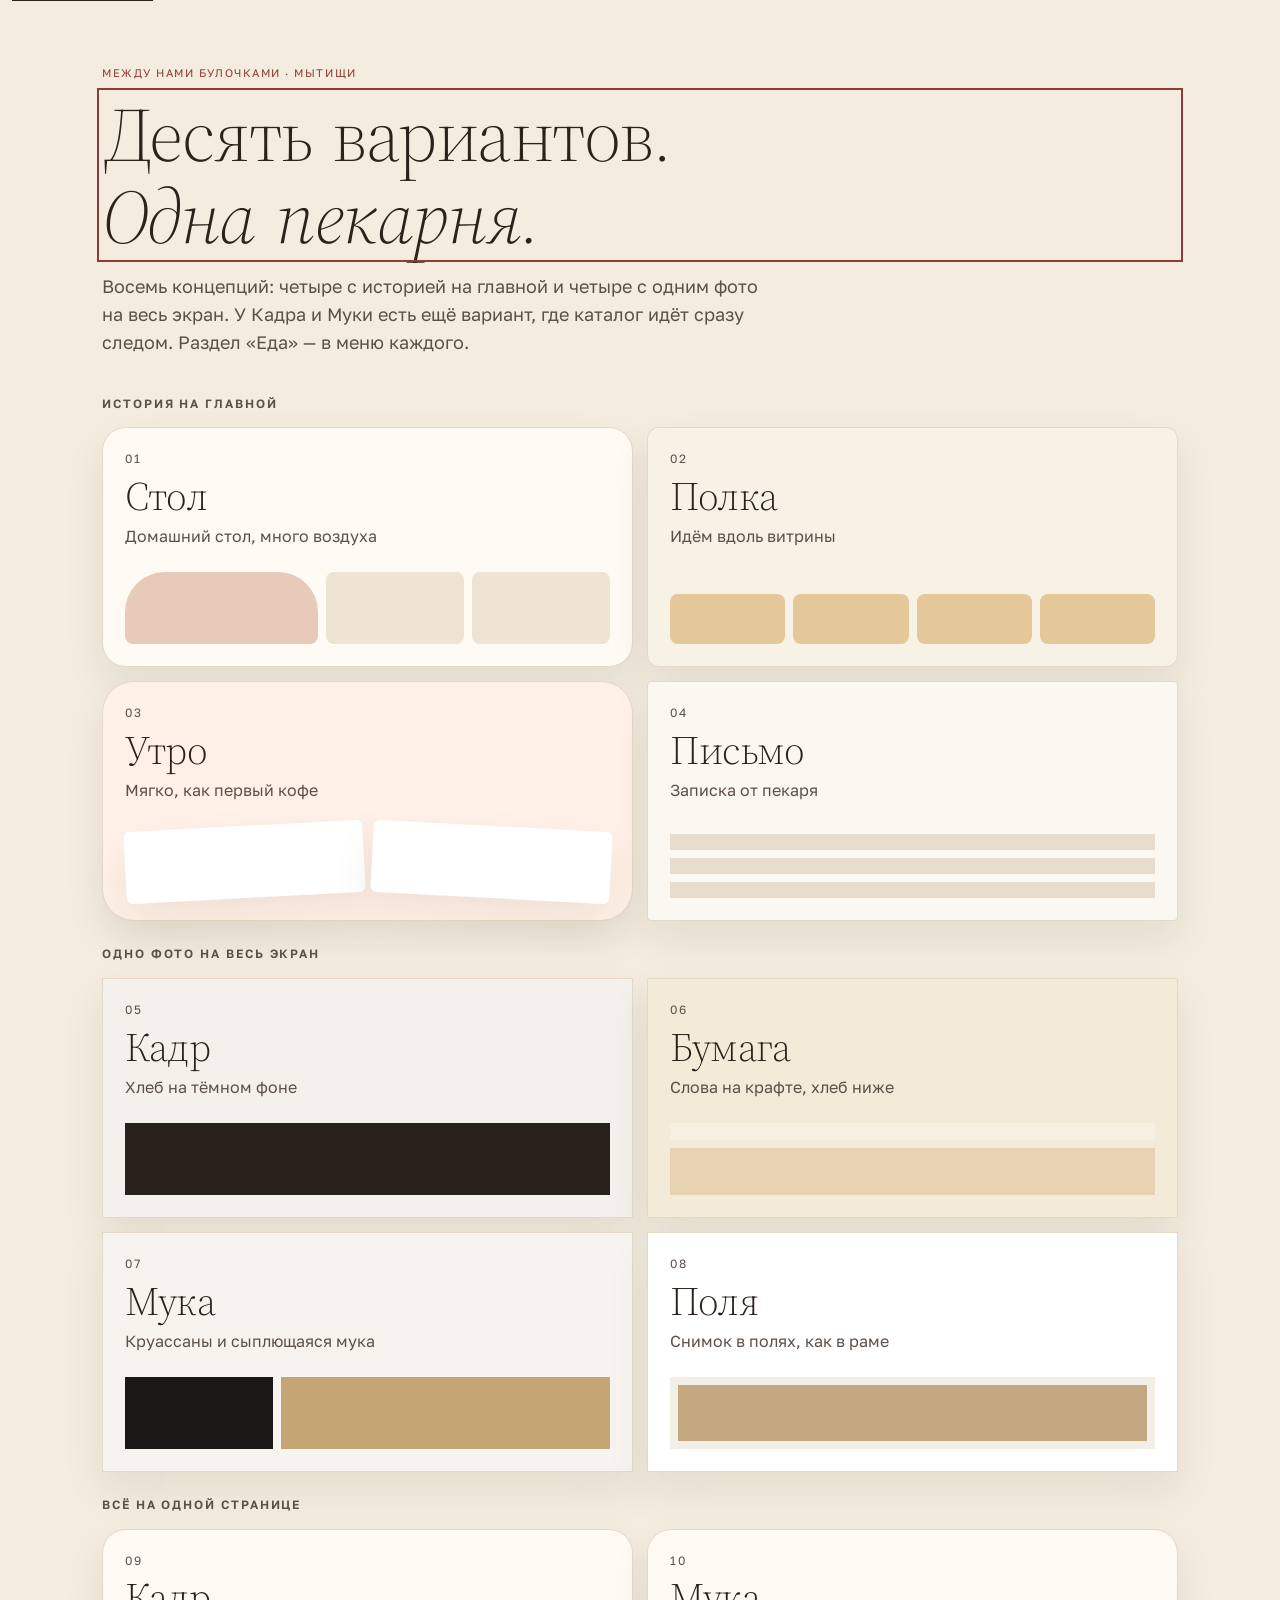
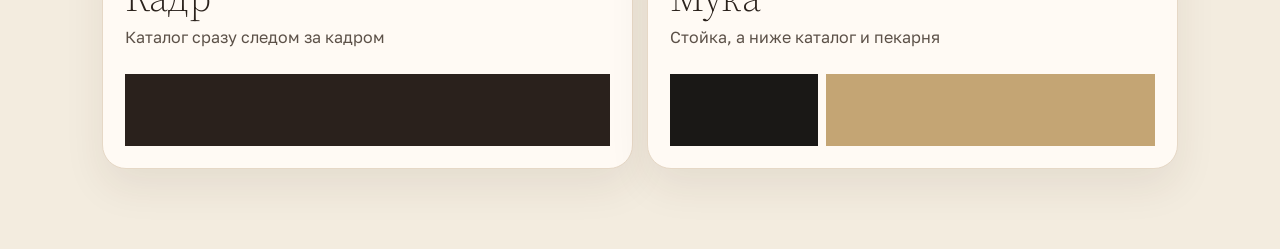
==== index.html @ 99314e1b "Publish the bakery concepts so they can be opened from one link. Co-authored-by: Cursor <cursoragent" ====
<!DOCTYPE html>
<html lang="ru">
<head>
<meta charset="utf-8">
<meta name="viewport" content="width=device-width, initial-scale=1">
<title>Между Нами Булочками — Кадр и Мука</title>
<meta name="description" content="Кадр и Мука: по два варианта сайта пекарни Между Нами Булочками. Шрифт и каталог как в Классике, фото пекарни.">
<link rel="preconnect" href="https://fonts.googleapis.com">
<link rel="preconnect" href="https://fonts.gstatic.com" crossorigin>
<link href="https://fonts.googleapis.com/css2?family=Golos+Text:wght@400;500;600&family=Source+Serif+4:ital,opsz,wght@0,8..60,300;0,8..60,400;1,8..60,400&display=swap" rel="stylesheet">
<link rel="stylesheet" href="css/site.css?v=15">
<link rel="icon" href="data:image/svg+xml,%3Csvg xmlns='http://www.w3.org/2000/svg' viewBox='0 0 64 64'%3E%3Crect fill='%23f3ecdf' width='64' height='64'/%3E%3Cpath d='M8 40c10-16 16-16 24-4 8-12 14-12 24 4' fill='none' stroke='%238f3d34' stroke-width='2'/%3E%3C/svg%3E">
</head>
<body>
<a class="skip" href="#main">К содержанию</a>
<div id="status" class="visually-hidden" role="status" aria-live="polite"></div>

<header class="plaque" id="plaque" hidden>
  <a class="logo" id="logoHome" href="#/kadr">
    <span class="logo-kicker">кафе &amp; пекарня</span>
    <img class="logo-img" src="assets/real/logo-short.png" alt="Булочками">
  </a>
  <button class="menu-btn" id="menuBtn" type="button" aria-expanded="false" aria-controls="nav">Меню</button>
  <nav id="nav" aria-label="Разделы">
    <a data-page="catalog" href="#/stol/catalog">Каталог</a>
    <a data-page="food" href="#/stol/food">Еда</a>
    <a data-page="about" href="#/stol/about">О пекарне</a>
    <a data-page="business" href="#/stol/business">Для бизнеса</a>
    <a data-page="contacts" href="#/stol/contacts">Контакты</a>
  </nav>
  <button class="cart-btn" id="cartBtn" type="button">
    Корзина <span id="cartCount">0</span>
  </button>
</header>

<main id="main">
  <section id="board" class="board">
    <p class="eyebrow">Между Нами Булочками · Мытищи</p>
    <h1>Десять вариантов.<br><em>Одна пекарня.</em></h1>
    <p class="lede">Восемь концепций: четыре с историей на главной и четыре с одним фото на весь экран. У Кадра и Муки есть ещё вариант, где каталог идёт сразу следом. Раздел «Еда» — в меню каждого.</p>
    <div class="board-grid">
      <p class="board-group">История на главной</p>
      <a class="board-card" href="#/stol" data-concept="stol">
        <span class="board-no">01</span>
        <span class="board-name">Стол</span>
        <span class="board-line">Домашний стол, много воздуха</span>
        <span class="mock mock-stol" aria-hidden="true"><i></i><i></i><i></i></span>
      </a>
      <a class="board-card" href="#/polka" data-concept="polka">
        <span class="board-no">02</span>
        <span class="board-name">Полка</span>
        <span class="board-line">Идём вдоль витрины</span>
        <span class="mock mock-polka" aria-hidden="true"><i></i><i></i><i></i><i></i></span>
      </a>
      <a class="board-card" href="#/utro" data-concept="utro">
        <span class="board-no">03</span>
        <span class="board-name">Утро</span>
        <span class="board-line">Мягко, как первый кофе</span>
        <span class="mock mock-utro" aria-hidden="true"><i></i><i></i></span>
      </a>
      <a class="board-card" href="#/pismo" data-concept="pismo">
        <span class="board-no">04</span>
        <span class="board-name">Письмо</span>
        <span class="board-line">Записка от пекаря</span>
        <span class="mock mock-pismo" aria-hidden="true"><i></i><i></i><i></i></span>
      </a>
      <p class="board-group">Одно фото на весь экран</p>
      <a class="board-card" href="#/kadr" data-concept="kadr">
        <span class="board-no">05</span>
        <span class="board-name">Кадр</span>
        <span class="board-line">Хлеб на тёмном фоне</span>
        <span class="mock mock-kadr" aria-hidden="true"><i></i></span>
      </a>
      <a class="board-card" href="#/bumaga" data-concept="bumaga">
        <span class="board-no">06</span>
        <span class="board-name">Бумага</span>
        <span class="board-line">Слова на крафте, хлеб ниже</span>
        <span class="mock mock-bumaga" aria-hidden="true"><i></i><i></i></span>
      </a>
      <a class="board-card" href="#/muka" data-concept="muka">
        <span class="board-no">07</span>
        <span class="board-name">Мука</span>
        <span class="board-line">Круассаны и сыплющаяся мука</span>
        <span class="mock mock-muka" aria-hidden="true"><i></i><i></i></span>
      </a>
      <a class="board-card" href="#/polya" data-concept="polya">
        <span class="board-no">08</span>
        <span class="board-name">Поля</span>
        <span class="board-line">Снимок в полях, как в раме</span>
        <span class="mock mock-polya" aria-hidden="true"><i></i></span>
      </a>
      <p class="board-group">Всё на одной странице</p>
      <a class="board-card" href="#/kadrlong" data-concept="kadrlong">
        <span class="board-no">09</span>
        <span class="board-name">Кадр</span>
        <span class="board-line">Каталог сразу следом за кадром</span>
        <span class="mock mock-kadr" aria-hidden="true"><i></i></span>
      </a>
      <a class="board-card" href="#/mukalong" data-concept="mukalong">
        <span class="board-no">10</span>
        <span class="board-name">Мука</span>
        <span class="board-line">Стойка, а ниже каталог и пекарня</span>
        <span class="mock mock-muka" aria-hidden="true"><i></i><i></i></span>
      </a>
    </div>
  </section>

  <article class="home home-stol" data-home="stol" hidden>
    <section class="hero">
      <p class="eyebrow">Мытищи · ремесленная пекарня</p>
      <h1>Хлеб, которым<br><em>делятся.</em></h1>
      <p class="lede">Печём так, как зовём к столу: долго, в холоде, руками. Для завтрака в тишине и для тех, кто сел рядом.</p>
      <p class="hero-actions"><a class="btn" href="#/stol/catalog">Открыть витрину</a></p>
      <figure class="hero-photo">
        <img src="assets/fruit.jpg" alt="Круглый хлеб, присыпанный мукой">
        <a class="seal" href="#/stol/preorder" aria-label="Открыт предзаказ новогодних штолленов, заказы до 20 декабря">
          <svg class="seal-ring" viewBox="0 0 120 120" aria-hidden="true"><defs><path id="seal-stol" d="M60,60 m-46,0 a46,46 0 1,1 92,0 a46,46 0 1,1 -92,0"/></defs><text><textPath href="#seal-stol">ОТКРЫТ ПРЕДЗАКАЗ · ОТКРЫТ ПРЕДЗАКАЗ · </textPath></text></svg>
          <span class="seal-core">до 20<br>декабря</span>
        </a>
      </figure>
    </section>
    <a class="preorder-bar" href="#/stol/preorder"><span>Открыт предзаказ новогодних штолленов</span><span>Заказы до 20 декабря</span></a>
    <section class="stats" data-animate>
      <p class="rise"><strong data-count="2020">2020</strong><span>год открытия первой пекарни</span></p>
      <p class="rise"><strong data-count="700" data-suffix="+">700+</strong><span>штолленов на новогодних столах за сезон</span></p>
      <p class="rise"><strong data-count="1001">1001</strong><span>отзыв на Яндекс Картах, награда «Хорошее место»</span></p>
    </section>
    <section class="craft" data-animate>
      <div class="craft-head rise">
        <h2>Три вещи, из которых получается хлеб</h2>
        <p>От 12 часов в холоде — и ни часом меньше.</p>
        <div class="clock-track" aria-hidden="true"><span></span></div>
      </div>
      <div class="craft-grid">
        <article class="rise">
          <p class="eyebrow">I · Закваска</p>
          <h3>fermentum</h3>
          <p>Дикие дрожжи и молочнокислые бактерии вместо промышленных. Тесто ферментируется в холоде от 12 часов.</p>
        </article>
        <article class="rise">
          <p class="eyebrow">II · Масло</p>
          <h3>butyrum</h3>
          <p>Работаем только на качественном голландском сливочном масле 82,5%. Без растительных жиров и консервантов.</p>
        </article>
        <article class="rise">
          <p class="eyebrow">III · Руки</p>
          <h3>manus</h3>
          <p>Руки — и есть ремесло. Тесто чувствует ладонь: где его сложить, где дать постоять, где остановиться. Поэтому каждая булка немного своя, и в этом её честность.</p>
        </article>
      </div>
    </section>
    <section class="life" data-life>
      <div class="life-head"><h2>Жизнь пекарни</h2><div class="life-controls"><button type="button" class="life-prev" aria-label="Предыдущее фото">←</button><button type="button" class="life-next" aria-label="Следующее фото">→</button><button type="button" class="life-pause" aria-pressed="false">Пауза</button></div></div>
      <figure class="life-frame"><img alt=""><figcaption></figcaption></figure>
      <div class="life-dots" role="tablist" aria-label="Фотографии пекарни"></div>
    </section>
    <section class="pick-block">
      <div class="section-head"><h2>Сейчас на столе</h2><a href="#/stol/catalog">Весь каталог</a></div>
      <div class="picks" data-picks="grech,taiga,croissant,cheese" data-layout="cards"></div>
    </section>
  </article>

  <article class="home home-polka" data-home="polka" hidden>
    <div class="polka-hero">
      <div class="polka-copy">
        <p class="eyebrow">Витрина · Мытищи</p>
        <h1>С полки —<br>к вашему столу.</h1>
        <p class="lede">Ещё тёплым. Граммовку выбираете здесь же, не уходя вглубь сайта.</p>
        <a class="seal" href="#/polka/preorder" aria-label="Открыт предзаказ новогодних штолленов, заказы до 20 декабря">
          <svg class="seal-ring" viewBox="0 0 120 120" aria-hidden="true"><defs><path id="seal-polka" d="M60,60 m-46,0 a46,46 0 1,1 92,0 a46,46 0 1,1 -92,0"/></defs><text><textPath href="#seal-polka">ОТКРЫТ ПРЕДЗАКАЗ · ОТКРЫТ ПРЕДЗАКАЗ · </textPath></text></svg>
          <span class="seal-core">до 20<br>декабря</span>
        </a>
      </div>
      <div class="shelf picks" data-picks="grech,nas,taiga,croissant,poppy,cube" data-layout="shelf" tabindex="0" aria-label="Полка с выпечкой, листается вбок"></div>
    </div>
    <a class="preorder-bar" href="#/polka/preorder"><span>Открыт предзаказ новогодних штолленов</span><span>Заказы до 20 декабря</span></a>
    <section class="stats stats-line" data-animate>
      <p class="rise"><strong data-count="2020">2020</strong><span>первая пекарня</span></p>
      <p class="rise"><strong data-count="700" data-suffix="+">700+</strong><span>штолленов за сезон</span></p>
      <p class="rise"><strong data-count="1001">1001</strong><span>отзыв и «Хорошее место»</span></p>
    </section>
    <section class="craft craft-line" data-animate>
      <div class="craft-head rise">
        <h2>Как тесто становится хлебом</h2>
        <p>Полоса ниже — те самые 12 часов холода.</p>
        <div class="clock-track" aria-hidden="true"><span></span></div>
      </div>
      <ol class="steps">
        <li class="rise"><strong>Замес</strong><span>Дикие дрожжи и молочнокислые бактерии вместо промышленных.</span></li>
        <li class="rise"><strong>Холод, от 12 часов</strong><span>Тесто ферментируется в холоде. Не торопим.</span></li>
        <li class="rise"><strong>Масло</strong><span>Только качественное голландское, 82,5%. Без растительных жиров.</span></li>
        <li class="rise"><strong>Руки</strong><span>Руки — и есть ремесло. Каждая булка немного своя.</span></li>
      </ol>
    </section>
    <section class="life life-wide" data-life>
      <div class="life-head"><h2>Жизнь пекарни</h2><div class="life-controls"><button type="button" class="life-prev" aria-label="Предыдущее фото">←</button><button type="button" class="life-next" aria-label="Следующее фото">→</button><button type="button" class="life-pause" aria-pressed="false">Пауза</button></div></div>
      <figure class="life-frame"><img alt=""><figcaption></figcaption></figure>
      <div class="life-dots" role="tablist" aria-label="Фотографии пекарни"></div>
    </section>
  </article>

  <article class="home home-utro" data-home="utro" hidden>
    <section class="morning">
      <div>
        <p class="eyebrow">Доброе утро · Сукромка, 5</p>
        <h1>К утру хлеб<br>уже <em>ждёт.</em></h1>
        <p class="lede">Мягкий, как первый кофе у окна. Закваска жила в холоде всю ночь, руки доделали остальное.</p>
        <p class="hero-actions"><a class="btn" href="#/utro/catalog">Что сегодня тёплое</a></p>
      </div>
      <div class="polaroids">
        <figure><img src="assets/cafe.jpg" alt="Утренний стол у окна, кофе и тишина"><figcaption>Стол у окна</figcaption></figure>
        <figure>
          <img src="assets/croissant.jpg" alt="Круассан на сливочном масле">
          <figcaption>Голландское масло</figcaption>
          <a class="seal" href="#/utro/preorder" aria-label="Открыт предзаказ новогодних штолленов, заказы до 20 декабря">
            <svg class="seal-ring" viewBox="0 0 120 120" aria-hidden="true"><defs><path id="seal-utro" d="M60,60 m-46,0 a46,46 0 1,1 92,0 a46,46 0 1,1 -92,0"/></defs><text><textPath href="#seal-utro">ОТКРЫТ ПРЕДЗАКАЗ · ОТКРЫТ ПРЕДЗАКАЗ · </textPath></text></svg>
            <span class="seal-core">до 20<br>декабря</span>
          </a>
        </figure>
      </div>
    </section>
    <a class="preorder-bar" href="#/utro/preorder"><span>Открыт предзаказ новогодних штолленов</span><span>Заказы до 20 декабря</span></a>
    <section class="stats stats-tiles" data-animate>
      <p class="rise"><strong data-count="2020">2020</strong><span>год, когда открылись</span></p>
      <p class="rise"><strong data-count="700" data-suffix="+">700+</strong><span>штолленов к новогоднему столу</span></p>
      <p class="rise"><strong data-count="1001">1001</strong><span>тёплый отзыв и «Хорошее место»</span></p>
    </section>
    <section class="craft" data-animate>
      <div class="craft-head rise">
        <h2>Ночь, масло и ладонь</h2>
        <p>Пока город спит, тесто уже работает.</p>
        <div class="clock-track" aria-hidden="true"><span></span></div>
      </div>
      <div class="craft-grid">
        <article class="rise"><p class="eyebrow">I · Закваска</p><h3>fermentum</h3><p>Дикие дрожжи и молочнокислые бактерии вместо промышленных. Тесто ферментируется в холоде от 12 часов.</p></article>
        <article class="rise"><p class="eyebrow">II · Масло</p><h3>butyrum</h3><p>Работаем только на качественном голландском сливочном масле 82,5%. Без растительных жиров и консервантов.</p></article>
        <article class="rise"><p class="eyebrow">III · Руки</p><h3>manus</h3><p>Руки — и есть ремесло. Тесто чувствует ладонь: где его сложить, где дать постоять, где остановиться. Поэтому каждая булка немного своя, и в этом её честность.</p></article>
      </div>
    </section>
    <section class="life life-polaroid" data-life>
      <div class="life-head"><h2>Жизнь пекарни</h2><div class="life-controls"><button type="button" class="life-prev" aria-label="Предыдущее фото">←</button><button type="button" class="life-next" aria-label="Следующее фото">→</button><button type="button" class="life-pause" aria-pressed="false">Пауза</button></div></div>
      <figure class="life-frame"><img alt=""><figcaption></figcaption></figure>
      <div class="life-dots" role="tablist" aria-label="Фотографии пекарни"></div>
    </section>
    <section class="pick-block">
      <div class="section-head"><h2>К завтраку</h2><a href="#/utro/catalog">Весь каталог</a></div>
      <div class="picks" data-picks="croissant,cube,poppy,tart" data-layout="cards"></div>
    </section>
  </article>

  <article class="home home-pismo" data-home="pismo" hidden>
    <p class="letter-meta"><span>Мытищи, улица Сукромка, 5</span><a class="seal seal-inline" href="#/pismo/preorder" aria-label="Открыт предзаказ новогодних штолленов, заказы до 20 декабря">
      <svg class="seal-ring" viewBox="0 0 120 120" aria-hidden="true"><defs><path id="seal-pismo" d="M60,60 m-46,0 a46,46 0 1,1 92,0 a46,46 0 1,1 -92,0"/></defs><text><textPath href="#seal-pismo">ОТКРЫТ ПРЕДЗАКАЗ · ОТКРЫТ ПРЕДЗАКАЗ · </textPath></text></svg>
      <span class="seal-core">до 20<br>декабря</span>
    </a></p>
    <h1>Письмо<br>из пекарни</h1>
    <p class="drop">Здравствуйте. Пишем мало, печём долго. Хлеб на закваске ночует в холоде от двенадцати часов: дикие дрожжи и молочнокислые бактерии вместо промышленных. Слоёное ведём только на качественном голландском масле, 82,5%, без растительных жиров и консервантов.</p>
    <p>Руки — и есть ремесло. Тесто чувствует ладонь: где его сложить, где дать постоять, где остановиться. Поэтому каждая булка немного своя, и в этом её честность. Если хотите к столу в этом году штоллен, фруткейк или паннетоне — <a href="#/pismo/preorder">предзаказ открыт до 20 декабря</a>.</p>
    <section class="stats stats-inline" data-animate>
      <p class="rise"><strong data-count="2020">2020</strong><span>открылись</span></p>
      <p class="rise"><strong data-count="700" data-suffix="+">700+</strong><span>штолленов за сезон</span></p>
      <p class="rise"><strong data-count="1001">1001</strong><span>отзыв</span></p>
    </section>
    <h2>Что можно забрать сегодня</h2>
    <div class="picks" data-picks="grech,nas,taiga,croissant,poppy,canele" data-layout="menu"></div>
    <figure class="letter-photo"><img src="assets/loaf.jpg" alt="Нарезанный зерновой хлеб на деревянной доске"><figcaption>Жизнь пекарни — это доска, мука и окно, в которое уже светло.</figcaption></figure>
    <blockquote class="letter-close">
      <p>Хотелось места, куда приходят не по делу, а друг к другу. Хлеб, который делят за одним столом, — это тихое доверие: на всех, кто сел рядом. Так было у наших бабушек. Так есть у нас. Так и останется.</p>
      <footer><span>Дмитрий Никитин</span> основатель</footer>
    </blockquote>
  </article>

  <article class="home home-kadr cover" data-home="kadr" hidden>
    <figure class="cover-photo">
      <img src="assets/real/dark-loaf.jpg" alt="Хлеб на закваске в руках, на тёмном фоне">
    </figure>
    <div class="cover-copy cover-center">
      <p class="eyebrow">Мытищи</p>
      <h1>Хлеб, которым<br>делятся.</h1>
      <a class="cover-link" href="#/kadr/catalog">В каталог</a>
      <a class="cover-quiet" href="#/kadr/preorder">Предзаказ штолленов · до 20 декабря</a>
    </div>
  </article>

  <article class="home home-bumaga cover" data-home="bumaga" hidden>
    <figure class="cover-photo">
      <img src="assets/fruit.jpg" alt="Круглый хлеб с мучной шапкой на крафтовой бумаге">
    </figure>
    <div class="cover-copy cover-top">
      <p class="eyebrow">Сукромка, 5</p>
      <h1>Печём долго.<br>Кладём на стол.</h1>
      <a class="cover-link" href="#/bumaga/catalog">В каталог</a>
      <a class="cover-quiet" href="#/bumaga/preorder">Предзаказ штолленов · до 20 декабря</a>
    </div>
  </article>

  <article class="home home-muka cover" data-home="muka" hidden>
    <figure class="cover-photo">
      <img src="assets/croissant.jpg" alt="Круассаны, над которыми сыплется мука">
    </figure>
    <div class="cover-copy cover-side">
      <p class="eyebrow">Слоёное</p>
      <h1>Только<br>сливочное<br>масло.</h1>
      <a class="cover-link" href="#/muka/catalog">В каталог</a>
      <a class="cover-quiet" href="#/muka/preorder">Предзаказ штолленов · до 20 декабря</a>
    </div>
  </article>

  <article class="home home-polya cover" data-home="polya" hidden>
    <figure class="cover-photo">
      <img src="assets/loaf.jpg" alt="Нарезанный зерновой хлеб на деревянной доске">
    </figure>
    <div class="cover-caption">
      <h1>Нарезали к столу.</h1>
      <p>
        <a class="cover-link" href="#/polya/catalog">В каталог</a>
        <a class="cover-quiet" href="#/polya/preorder">Предзаказ до 20 декабря</a>
      </p>
    </div>
  </article>

  <article class="home home-long home-kadrlong" data-home="kadrlong" hidden>
    <div class="long-hero">
      <figure class="cover-photo">
        <img src="assets/real/dark-loaf.jpg" alt="Хлеб на закваске в руках, на тёмном фоне">
      </figure>
      <div class="cover-copy cover-center">
        <p class="eyebrow">Мытищи</p>
        <h1>Хлеб, которым<br>делятся.</h1>
        <button type="button" class="cover-link" data-scroll="kadr-next">Дальше, к каталогу</button>
      </div>
    </div>
    <div class="long-body" id="kadr-next">
      <section class="pick-block">
        <div class="section-head"><h2>Каталог</h2><a href="#/kadrlong/catalog">Все позиции</a></div>
        <div class="picks" data-picks="grech,nas,taiga,croissant,poppy,cube,canele,cheese" data-layout="cards"></div>
      </section>
      <section class="craft">
        <h2>Как печём</h2>
        <div class="craft-grid">
          <article><h3>Закваска</h3><p>Дикие дрожжи и молочнокислые бактерии. Тесто ферментируется в холоде от 12 часов.</p></article>
          <article><h3>Масло</h3><p>Слоёное — только на качественном голландском сливочном масле 82,5%. Без растительных жиров и консервантов.</p></article>
          <article><h3>Руки</h3><p>Руки — и есть ремесло. Тесто чувствует ладонь, поэтому каждая булка немного своя.</p></article>
        </div>
      </section>
      <section class="life" data-life>
        <div class="life-head"><h2>Жизнь пекарни</h2><div class="life-controls"><button type="button" class="life-prev" aria-label="Предыдущее фото">←</button><button type="button" class="life-next" aria-label="Следующее фото">→</button><button type="button" class="life-pause" aria-pressed="false">Пауза</button></div></div>
        <figure class="life-frame"><img alt=""><figcaption></figcaption></figure>
        <div class="life-dots" role="tablist" aria-label="Фотографии пекарни"></div>
      </section>
      <figure class="quote quote-person">
        <img src="assets/real/founder.jpg" alt="Дмитрий Никитин, основатель">
        <blockquote><p>Хотелось места, куда приходят не по делу, а друг к другу. Хлеб, который делят за одним столом, — это тихое доверие: на всех, кто сел рядом. Так было у наших бабушек. Так есть у нас. Так и останется.</p></blockquote>
        <figcaption><span>Дмитрий Никитин</span> основатель</figcaption>
      </figure>
      <p class="hours"><span>Пн–пт 8:00–21:00</span><span>Сб 9:00–21:00</span><span>Вс 8:00–21:00</span></p>
    </div>
  </article>

  <article class="home home-long home-mukalong" data-home="mukalong" hidden>
    <div class="long-hero">
      <figure class="cover-photo">
        <img src="assets/real/dark-cube.png" alt="Слоёный куб в разрезе на тёмном фоне">
      </figure>
      <div class="cover-copy cover-side">
        <p class="eyebrow">Слоёное</p>
        <h1>Только<br>сливочное<br>масло.</h1>
        <button type="button" class="cover-link" data-scroll="muka-next">Дальше, к каталогу</button>
      </div>
    </div>
    <div class="long-body" id="muka-next">
      <section class="pick-block">
        <div class="section-head"><h2>С полки</h2><a href="#/mukalong/catalog">Весь каталог</a></div>
        <div class="picks" data-picks="croissant,cube,poppy,canele,tart,cheese,grech,taiga" data-layout="cards"></div>
      </section>
      <section class="life" data-life>
        <div class="life-head"><h2>Жизнь пекарни</h2><div class="life-controls"><button type="button" class="life-prev" aria-label="Предыдущее фото">←</button><button type="button" class="life-next" aria-label="Следующее фото">→</button><button type="button" class="life-pause" aria-pressed="false">Пауза</button></div></div>
        <figure class="life-frame"><img alt=""><figcaption></figcaption></figure>
        <div class="life-dots" role="tablist" aria-label="Фотографии пекарни"></div>
      </section>
      <figure class="quote quote-person">
        <img src="assets/real/founder.jpg" alt="Дмитрий Никитин, основатель">
        <blockquote><p>Хотелось места, куда приходят не по делу, а друг к другу. Хлеб, который делят за одним столом, — это тихое доверие: на всех, кто сел рядом. Так было у наших бабушек. Так есть у нас. Так и останется.</p></blockquote>
        <figcaption><span>Дмитрий Никитин</span> основатель</figcaption>
      </figure>
    </div>
  </article>

  <article class="page" id="page-catalog" hidden>
    <header class="page-head">
      <h1>Каталог</h1>
      <p>Соберите заказ и заберите его в одной из пекарен. Вес ремесленной продукции может отличаться на 5–10%.</p>
    </header>
    <div class="filters" id="filters" role="tablist" aria-label="Разделы каталога"></div>
    <figure class="banner">
      <img src="assets/real/racks.jpg" alt="Стеллажи с хлебом на закваске">
      <figcaption><span>Отпекаем с 5 утра</span><strong>Хлеб на закваске</strong></figcaption>
    </figure>
    <div class="cards" id="catalog-grid"></div>
  </article>

  <article class="page" id="page-food" hidden>
    <header class="page-head">
      <h1>Еда</h1>
      <p>Меню кофейни на улице Сукромка, 5. Сначала список, справа — фотографии блюд: их можно листать.</p>
    </header>
    <div class="filters" id="foodTabs" role="tablist" aria-label="Разделы меню"></div>
    <div class="food-layout">
      <div id="foodList"></div>
      <figure class="food-stage">
        <img id="foodPhoto" alt="">
        <figcaption id="foodCap"></figcaption>
        <div class="food-arrows">
          <button type="button" id="foodPrev" aria-label="Предыдущее блюдо">←</button>
          <button type="button" id="foodNext" aria-label="Следующее блюдо">→</button>
        </div>
      </figure>
    </div>
  </article>

  <article class="page" id="page-about" hidden>
    <header class="page-head">
      <h1>О пекарне</h1>
      <p>Первая и домашняя ремесленная пекарня Мытищ. С 2020 года печём хлеб на закваске, слоёное и то, что хочется поставить на середину стола.</p>
    </header>
    <div class="about-grid">
      <figure><img src="assets/real/slice.jpg" alt="Тёмный хлеб в разрезе, с семенами и сухофруктами"></figure>
      <div>
        <p>Мы не ускоряем то, чему нужно время. Дикие дрожжи и молочнокислые бактерии вместо промышленных. Тесто ферментируется в холоде от 12 часов.</p>
        <p>Слоёное — только на качественном голландском сливочном масле 82,5%. Без растительных жиров и консервантов.</p>
        <p>Руки — и есть ремесло. Тесто чувствует ладонь, поэтому партии немного отличаются. Так и должно быть, когда хлеб живой.</p>
      </div>
    </div>
    <section class="stats" data-animate>
      <p class="rise"><strong data-count="2020">2020</strong><span>год открытия первой пекарни</span></p>
      <p class="rise"><strong data-count="700" data-suffix="+">700+</strong><span>штолленов на новогодних столах за сезон</span></p>
      <p class="rise"><strong data-count="1001">1001</strong><span>отзыв на Яндекс Картах, награда «Хорошее место»</span></p>
    </section>
  </article>

  <article class="page" id="page-business" hidden>
    <header class="page-head">
      <h1>Для бизнеса</h1>
      <p>Оптовым гостям — отдельная дверь. Кофейням, магазинам и офисам. На главной мы об этом не рассказываем: там стол для своих. Прайс от 10 августа отдаём менеджеру в Telegram — на витрине розница.</p>
    </header>
    <div class="split">
      <div>
        <h2>Как это устроено</h2>
        <ol class="plain">
          <li>Коротко пишете, что нужно и как часто.</li>
          <li>Собираем пробную партию хлеба или слоёного.</li>
          <li>Договариваемся о ритме: утро Сукромки или Новомытищинского.</li>
        </ol>
        <p class="fine">Отвечаем в рабочий день. Это макет: заявка остаётся в браузере и никуда не отправляется.</p>
      </div>
      <form id="bizForm" class="form" novalidate>
        <label>Имя <input name="name" required autocomplete="name"></label>
        <label>Заведение <input name="place" required></label>
        <label>Телефон <input name="phone" required inputmode="tel" autocomplete="tel"></label>
        <label>Что нужно <textarea name="note" rows="4" required></textarea></label>
        <p class="form-error" id="bizError" role="alert" hidden></p>
        <button class="btn" type="submit">Отправить заявку</button>
        <p class="form-ok" id="bizOk" hidden>Заявка собрана в макете. Мы её никуда не отправили — так и задумано, пока сайт концепция.</p>
      </form>
    </div>
  </article>

  <article class="page" id="page-contacts" hidden>
    <header class="page-head">
      <h1>Контакты</h1>
      <p>Две пекарни в Мытищах. Звоните, пишите в Telegram или просто приходите к тёплой полке.</p>
    </header>
    <div class="addr-grid">
      <address>
        <span class="eyebrow">Сукромка</span>
        <strong>улица Сукромка, 5</strong>
        <a href="tel:+79852270561">+7 (985) 227-05-61</a>
        <a href="https://yandex.ru/maps/org/mezhdu_nami_bulochkami/242275659136/" target="_blank" rel="noopener">Открыть на Яндекс Картах</a>
      </address>
      <address>
        <span class="eyebrow">Новомытищинский</span>
        <strong>проспект, 64к1</strong>
        <a href="tel:+79852270563">+7 (985) 227-05-63</a>
        <a href="https://t.me/menabu_bakery" target="_blank" rel="noopener">Telegram пекарни</a>
      </address>
    </div>
    <p class="hours"><span>Пн–пт 8:00–21:00</span><span>Сб 9:00–21:00</span><span>Вс 8:00–21:00</span></p>
    <figure class="quote quote-person" id="quote">
      <img src="assets/real/founder.jpg" alt="Дмитрий Никитин, основатель">
      <blockquote>
        <p>Хотелось места, куда приходят не по делу, а друг к другу. Хлеб, который делят за одним столом, — это тихое доверие: на всех, кто сел рядом. Так было у наших бабушек. Так есть у нас. Так и останется.</p>
      </blockquote>
      <figcaption><span>Дмитрий Никитин</span> основатель</figcaption>
    </figure>
  </article>

  <article class="page" id="page-preorder" hidden>
    <header class="page-head">
      <p class="eyebrow">Сезон · до 20 декабря</p>
      <h1>Предзаказ новогоднего стола</h1>
      <p>Штоллен, фруткейк и паннетоне. Ассортимент на этой странице меняется дважды в год. К Пасхе здесь будут паннетоне, кулич и творожная пасха.</p>
    </header>
    <p class="fine photo-note">На концепции стоят фото близкие по настроению. В финальном сайте их сменят ваши штоллены.</p>
    <div class="cards" id="season-grid"></div>
    <form id="payForm" class="form pay-form" novalidate>
      <h2>Заказать и оплатить</h2>
      <p id="payEmpty" class="fine">Сначала выберите граммовку и нажмите «В предзаказ».</p>
      <ul id="payLines"></ul>
      <p class="pay-total">Итого <strong id="payTotal">0 ₽</strong></p>
      <div class="form-grid">
        <label>Имя <input name="name" required autocomplete="name"></label>
        <label>Телефон <input name="phone" required inputmode="tel" autocomplete="tel"></label>
        <label>Где заберёте
          <select name="shop" required>
            <option value="">Выберите пекарню</option>
            <option>Сукромка, 5</option>
            <option>Новомытищинский проспект, 64к1</option>
          </select>
        </label>
        <label>Комментарий <input name="note" autocomplete="off"></label>
        <label>Номер карты <input name="card" inputmode="numeric" autocomplete="off" placeholder="0000 0000 0000 0000" required></label>
        <label>Срок <input name="exp" inputmode="numeric" autocomplete="off" placeholder="ММ/ГГ" required></label>
        <label>Код <input name="cvc" inputmode="numeric" autocomplete="off" placeholder="000" required></label>
      </div>
      <p class="form-error" id="payError" role="alert" hidden></p>
      <button class="btn" type="submit">Оплатить предзаказ</button>
      <p class="fine">Макет оплаты: номер карты не сохраняется и не отправляется. Деньги не списываются.</p>
      <p class="form-ok" id="payOk" hidden></p>
    </form>
  </article>
</main>

<footer class="foot" id="foot" hidden>
  <a class="logo foot-logo" id="footLogo" href="#/kadr">
    <img class="logo-img" src="assets/real/logo-short.png" alt="Булочками">
  </a>
  <p>ул. Сукромка, 5 · +7 (985) 227-05-61<br>Новомытищинский пр-т, 64к1 · +7 (985) 227-05-63</p>
  <p><a href="https://t.me/menabu_bakery" target="_blank" rel="noopener">Telegram</a></p>
</footer>

<nav class="switcher" id="switcher" hidden aria-label="Все варианты">
  <a href="#/board">Все</a>
  <a href="#/stol" data-switch="stol">Стол</a>
  <a href="#/polka" data-switch="polka">Полка</a>
  <a href="#/utro" data-switch="utro">Утро</a>
  <a href="#/pismo" data-switch="pismo">Письмо</a>
  <a href="#/kadr" data-switch="kadr">Кадр</a>
  <a href="#/bumaga" data-switch="bumaga">Бумага</a>
  <a href="#/muka" data-switch="muka">Мука</a>
  <a href="#/polya" data-switch="polya">Поля</a>
  <a href="#/kadrlong" data-switch="kadrlong">Кадр · страница</a>
  <a href="#/mukalong" data-switch="mukalong">Мука · страница</a>
</nav>

<div class="scrim" id="scrim" hidden></div>
<aside class="cart" id="cart" role="dialog" aria-modal="true" aria-labelledby="cartTitle" hidden>
  <div class="cart-head">
    <h2 id="cartTitle">Корзина</h2>
    <button type="button" id="cartClose" aria-label="Закрыть корзину">Закрыть</button>
  </div>
  <div id="cartBody"></div>
  <form id="cartForm" class="form" hidden novalidate>
    <label>Имя <input name="name" required autocomplete="name"></label>
    <label>Телефон <input name="phone" required inputmode="tel" autocomplete="tel"></label>
    <label>Пекарня
      <select name="shop" required>
        <option value="">Выберите</option>
        <option>Сукромка, 5</option>
        <option>Новомытищинский проспект, 64к1</option>
      </select>
    </label>
    <p class="form-error" id="cartError" role="alert" hidden></p>
    <button class="btn" type="submit">Забронировать самовывоз</button>
    <p class="fine">Оплата при получении. Макет: заявка никуда не отправляется.</p>
    <p class="form-ok" id="cartOk" hidden>Бронь собрана в макете. Хлеб вас подождёт — на настоящем сайте здесь будет сообщение от пекарни.</p>
  </form>
</aside>

<script src="js/food.js"></script>
<script src="js/app.js"></script>
</body>
</html>
---- css/site.css ----
:root {
  --bg: #f3ecdf;
  --bg-2: #fffaf4;
  --ink: #2b221c;
  --muted: #5c5148;
  --line: #e3d5c4;
  --accent: #8f3d34;
  --accent-ink: #fffaf4;
  --plaque: rgba(255, 250, 244, .9);
  --serif: "Source Serif 4", "Iowan Old Style", Palatino, "Palatino Linotype", serif;
  --sans: "Golos Text", "Segoe UI", sans-serif;
  --radius: 22px;
  --shadow: 0 18px 40px rgba(70, 42, 24, .08);
  --max: 1120px;
}
body[data-concept="stol"] {
  --bg: #f3ecdf; --bg-2: #fffaf4; --ink: #2b221c; --muted: #5c5148;
  --line: #e3d5c4; --accent: #8f3d34; --radius: 22px;
}
body[data-concept="polka"] {
  --bg: #f6f1e7; --bg-2: #fffdf8; --ink: #241c16; --muted: #5e5146;
  --line: #e0d0ba; --accent: #6b442c; --radius: 10px;
}
body[data-concept="utro"] {
  --bg: #fff3ea; --bg-2: #fffdfb; --ink: #3b2a27; --muted: #6d514a;
  --line: #f0d5c8; --accent: #c4533c; --radius: 28px;
}
body[data-concept="pismo"] {
  --bg: #faf6f0; --bg-2: #fffdf9; --ink: #221c18; --muted: #5f564e;
  --line: #e4d9cb; --accent: #7c3f38; --radius: 2px; --max: 760px;
}
body[data-concept="kadr"] {
  --bg: #f6f3ee; --bg-2: #fff; --ink: #1c1917; --muted: #5c564e;
  --line: #e4ddd4; --accent: #1c1917; --radius: 0; --cover: #f7f3ec;
}
body[data-concept="bumaga"] {
  --bg: #f4ecdc; --bg-2: #fbf7ef; --ink: #3a2e22; --muted: #6a5b48;
  --line: #e4d4ba; --accent: #8a4b32; --radius: 2px; --cover: #3a2e22;
}
body[data-concept="muka"] {
  --bg: #f7f4ef; --bg-2: #fff; --ink: #1a1816; --muted: #5a534c;
  --line: #e5ddd3; --accent: #3d2914; --radius: 0; --cover: #f6f1e8;
}
body[data-concept="polya"] {
  --bg: #fbf8f4; --bg-2: #fff; --ink: #2a241e; --muted: #6b6258;
  --line: #ece4da; --accent: #9a4a3a; --radius: 0; --cover: #2a241e;
}
body[data-concept="kadrlong"] {
  --bg: #f6f3ee; --bg-2: #fff; --ink: #1c1917; --muted: #5c564e;
  --line: #e4ddd4; --accent: #1c1917; --radius: 0; --cover: #f7f3ec;
}
body[data-concept="mukalong"] {
  --bg: #f7f4ef; --bg-2: #fff; --ink: #1a1816; --muted: #5a534c;
  --line: #e5ddd3; --accent: #3d2914; --radius: 0; --cover: #f6f1e8;
}

* { box-sizing: border-box; }
html { scroll-behavior: smooth; }
body {
  margin: 0;
  overflow-x: hidden;
  background: var(--bg);
  color: var(--ink);
  font-family: var(--sans);
  font-size: 16px;
  line-height: 1.55;
  -webkit-font-smoothing: antialiased;
}
body.has-switch { padding-bottom: 120px; }
img { max-width: 100%; display: block; }
a { color: inherit; }
button, input, select, textarea { font: inherit; color: inherit; }
h1, h2, h3, .logo-name, .board-name {
  font-family: var(--serif);
  font-weight: 300;
  letter-spacing: -0.02em;
  line-height: 1.08;
}
h3 { font-style: normal; }
h1 { font-size: clamp(44px, 6vw, 76px); margin: 0 0 16px; word-spacing: 0.08em; }
h2 { font-size: clamp(28px, 4vw, 42px); margin: 0 0 12px; }
h3 { font-size: 28px; margin: 0 0 8px; }
p { margin: 0 0 12px; }
.lede { color: var(--muted); font-size: 18px; max-width: 42rem; }
.eyebrow {
  font-family: var(--sans);
  font-size: 11px;
  font-weight: 400;
  letter-spacing: .14em;
  text-transform: uppercase;
  color: var(--accent);
  margin: 0 0 12px;
}
.fine { color: var(--muted); font-size: 13px; }
.skip {
  position: absolute; left: 12px; top: -40px; background: var(--ink); color: var(--bg);
  padding: 8px 12px; z-index: 80;
}
.skip:focus { top: 12px; }
.visually-hidden {
  position: absolute; width: 1px; height: 1px; padding: 0; margin: -1px;
  overflow: hidden; clip: rect(0,0,0,0); border: 0;
}
:focus-visible { outline: 2px solid var(--accent); outline-offset: 3px; }
.btn, .cart-btn, .add, .gram, .menu-btn, .filters button, .life-controls button {
  min-height: 44px;
}
.btn {
  display: inline-flex; align-items: center; justify-content: center;
  background: var(--accent); color: var(--accent-ink); text-decoration: none;
  border: 0; border-radius: 999px; padding: 12px 22px; cursor: pointer;
  font-weight: 600; letter-spacing: .02em;
}
.btn:hover { transform: translateY(-1px); }

.plaque {
  position: sticky; top: 0; z-index: 30;
  display: flex; align-items: center; gap: 16px;
  padding: 12px 22px;
  background: color-mix(in srgb, var(--bg) 86%, white);
  backdrop-filter: blur(16px);
  border-bottom: 1px solid var(--line);
}
.logo { display: flex; flex-direction: column; gap: 2px; text-decoration: none; color: var(--ink); min-width: 120px; }
.logo-img { height: 44px; width: auto; display: block; }
.logo-kicker { display: none; font-family: var(--sans); font-size: 10px; letter-spacing: .16em; text-transform: uppercase; color: var(--muted); }
.is-inner .logo-kicker { display: block; }
.foot-logo { min-width: 0; }
.foot-logo .logo-img { height: 64px; }
.plaque nav {
  display: flex; gap: 2px; margin: 0 auto; padding: 0;
  border: 0; background: transparent;
}
.plaque nav a {
  text-decoration: none; font-size: 14px; font-weight: 400; letter-spacing: .02em;
  text-transform: none; padding: 8px 12px; border-radius: 0;
}
.plaque nav a[aria-current="page"] { background: transparent; color: var(--ink); box-shadow: inset 0 -1px 0 currentColor; }
.menu-btn { display: none; background: transparent; border: 1px solid var(--line); border-radius: 999px; padding: 0 14px; cursor: pointer; }
.cart-btn {
  margin-left: auto; background: transparent; border: 1px solid var(--ink);
  border-radius: 999px; padding: 0 14px; cursor: pointer; font-weight: 400;
}
.cart-btn span {
  display: inline-grid; place-items: center; min-width: 22px; height: 22px;
  margin-left: 6px; border-radius: 99px; background: var(--accent); color: white; font-size: 12px;
}

.board { max-width: 1120px; margin: 0 auto; padding: 64px 22px 80px; }
.board-grid { display: grid; grid-template-columns: 1fr 1fr; gap: 14px; margin-top: 28px; }
.board-group {
  grid-column: 1 / -1; margin: 10px 0 0;
  font-size: 12px; font-weight: 600; letter-spacing: .16em; text-transform: uppercase; color: var(--muted);
}
.board-card {
  display: flex; flex-direction: column; gap: 6px; min-height: 240px;
  text-decoration: none; padding: 22px; border-radius: 24px; background: #fffaf4;
  border: 1px solid #e6d8c6; box-shadow: var(--shadow);
}
.board-card[data-concept="polka"] { background: #f7f1e6; border-radius: 12px; }
.board-card[data-concept="utro"] { background: #fff1e7; border-radius: 32px; }
.board-card[data-concept="pismo"] { background: #fbf7f1; border-radius: 4px; }
.board-card[data-concept="kadr"] { background: #f4f1ec; border-radius: 0; }
.board-card[data-concept="bumaga"] { background: #f3ead7; border-radius: 2px; }
.board-card[data-concept="muka"] { background: #f7f4ef; border-radius: 0; }
.board-card[data-concept="polya"] { background: #fff; border-radius: 0; }
.board-no { font-size: 12px; letter-spacing: .16em; color: var(--muted); }
.board-name { font-size: 40px; }
.board-line { color: var(--muted); }
.mock { margin-top: auto; display: flex; gap: 8px; height: 72px; }
.mock i { display: block; background: #efe4d4; border-radius: 8px; flex: 1; }
.mock-stol i:first-child { flex: 1.4; border-radius: 40px 40px 8px 8px; background: #e7cbb8; }
.mock-polka { align-items: flex-end; }
.mock-polka i { height: 70%; background: #e4c89a; }
.mock-utro i { border-radius: 6px; transform: rotate(-3deg); background: #fff; box-shadow: var(--shadow); }
.mock-utro i + i { transform: rotate(3deg); }
.mock-pismo { flex-direction: column; height: 64px; }
.mock-pismo i { height: 8px; background: #e7dccd; border-radius: 0; }
.mock-kadr i { background: #2a211c; border-radius: 0; }
.mock-bumaga { flex-direction: column; }
.mock-bumaga i { border-radius: 0; background: #e7d3b4; }
.mock-bumaga i:first-child { flex: 0.35; background: #f6efe2; }
.mock-muka i { border-radius: 0; }
.mock-muka i:first-child { flex: 0.45; background: #1a1816; }
.mock-muka i:last-child { background: #c4a574; }
.mock-polya { padding: 8px; background: #f4efe6; }
.mock-polya i { background: #c4a882; border-radius: 0; }

.home, .page { max-width: var(--max); margin: 0 auto; padding: 28px 22px 48px; }
.home-stol .hero { text-align: center; }
.home-stol .lede, .home-stol .hero-actions { margin-left: auto; margin-right: auto; }
.hero-photo { position: relative; max-width: 760px; margin: 28px auto 0; }
.hero-photo img { width: 100%; height: min(46vw, 360px); object-fit: cover; border-radius: 220px 220px 28px 28px; }
.seal {
  position: absolute; right: 22px; bottom: 22px; width: 118px; height: 118px;
  display: grid; place-items: center; text-decoration: none; color: var(--ink);
  background: rgba(243, 236, 223, .94); border-radius: 50%;
  box-shadow: 0 10px 24px rgba(70, 42, 24, .12);
}
.seal-ring { position: absolute; inset: 0; width: 100%; height: 100%; animation: spin 16s linear infinite; }
.seal-ring text { font-family: var(--sans); font-size: 11px; letter-spacing: 2.4px; fill: var(--accent); }
.seal-core { font-family: var(--serif); font-size: 15px; line-height: 1.15; text-align: center; }
.preorder-bar {
  display: flex; justify-content: space-between; gap: 12px; align-items: center;
  margin: 36px 0 8px; padding: 14px 18px; text-decoration: none;
  border-top: 1px solid var(--line); border-bottom: 1px solid var(--line);
  font-size: 14px; letter-spacing: .04em;
}
.preorder-bar span:first-child { font-family: var(--serif); font-size: 22px; letter-spacing: -0.02em; }
.stats { display: grid; grid-template-columns: repeat(3, 1fr); gap: 18px; padding: 28px 0; }
.stats strong { display: block; font-family: var(--serif); font-size: clamp(36px, 5vw, 64px); font-weight: 500; letter-spacing: -0.04em; }
.stats span { color: var(--muted); font-size: 14px; }
.craft { padding: 10px 0 20px; }
.clock-track { height: 3px; background: var(--line); margin: 16px 0 8px; }
.clock-track span { display: block; height: 100%; width: 100%; background: var(--accent); transform: scaleX(0); transform-origin: left; }
.is-in .clock-track span { transform: scaleX(1); transition: transform 1.5s cubic-bezier(.2,.7,.2,1); }
.craft-grid { display: grid; grid-template-columns: repeat(3, 1fr); gap: 22px; }
.craft article { padding-top: 16px; border-top: 1px solid var(--line); }
.section-head, .life-head, .page-head { display: flex; justify-content: space-between; gap: 12px; align-items: end; margin: 10px 0 16px; }
.section-head a, .page a:not(.btn) { color: var(--accent); }

.life-frame { position: relative; margin: 0; }
.life-frame img { width: 100%; height: min(62vw, 520px); object-fit: cover; border-radius: var(--radius); }
.life-frame figcaption {
  margin-top: 10px; font-family: var(--serif); font-size: 22px;
}
.life-controls { display: flex; gap: 8px; }
.life-controls button, .filters button, .qty button {
  background: var(--bg-2); border: 1px solid var(--line); border-radius: 999px; cursor: pointer;
}
.gram, .add {
  background: transparent; border: 1px solid var(--ink); border-radius: 0; cursor: pointer;
  text-transform: uppercase; letter-spacing: .06em; font-size: 12px; font-weight: 500;
}
.add:hover { background: var(--ink); color: var(--bg); }
.life-controls button { padding: 0 12px; }
.life-dots { display: flex; gap: 8px; margin-top: 12px; }
.life-dots button { width: 10px; height: 10px; min-height: 0; border-radius: 99px; border: 0; background: var(--line); padding: 0; cursor: pointer; }
.life-dots button[aria-selected="true"] { background: var(--accent); width: 22px; }

.cards, .picks[data-layout="cards"] { display: grid; grid-template-columns: repeat(4, 1fr); gap: 14px; }
.card {
  background: transparent; border: 0; border-radius: 0;
  padding: 0 0 8px; display: flex; flex-direction: column; min-width: 0;
}
.photo { position: relative; aspect-ratio: 1; overflow: hidden; border-radius: 0; background: #f3efe8; }
.photo img { width: 100%; height: 100%; object-fit: cover; }
.card h3 { font-size: 22px; margin-top: 10px; }
.card p { color: var(--muted); font-size: 14px; flex: 1; }
.grams { display: flex; flex-wrap: wrap; gap: 6px; margin-bottom: 10px; }
.gram { padding: 0 10px; }
.gram[aria-pressed="true"] { background: var(--ink); color: var(--bg); }
.card-buy { display: flex; justify-content: space-between; align-items: center; gap: 8px; }
.price { font-family: var(--serif); font-size: 24px; font-weight: 400; font-variant-numeric: tabular-nums; }
.add { padding: 0 12px; }
.photo .badge {
  position: absolute; top: 8px; left: 8px; z-index: 1;
  display: inline-flex; align-items: center; justify-content: center;
  width: max-content; max-width: max-content; height: 28px; padding: 0 8px;
  background: #fff; color: var(--ink); border: 0;
  font-size: 11px; font-weight: 400; letter-spacing: .04em; text-transform: lowercase;
}

.mold-wrap { display: grid; place-items: center; }
.mold {
  width: 72px; height: 88px; border-radius: 40px 40px 18px 18px;
  background:
    repeating-linear-gradient(90deg, #8a4b2a 0 6px, #c9844a 6px 12px);
  box-shadow: inset 0 -16px 0 #6b341c, 0 10px 0 #e7d3b0;
}

.home-polka { max-width: none; padding: 0; }
.polka-hero { display: grid; grid-template-columns: minmax(260px, 380px) 1fr; min-height: calc(100vh - 78px); }
.polka-copy { padding: 36px 28px 80px; position: relative; }
.home-polka h1 { font-size: clamp(42px, 4.4vw, 68px); }
.home-polka .seal { position: relative; right: auto; bottom: auto; margin-top: 22px; }
.shelf {
  display: flex; gap: 14px; overflow-x: auto; scroll-snap-type: x mandatory;
  padding: 28px 28px 96px; align-items: end;
  background: linear-gradient(#f6f1e7, #f6f1e7) top / 100% calc(100% - 34px) no-repeat,
              linear-gradient(#e4c89a, #c9a36a) bottom / 100% 34px no-repeat;
}
.shelf .card { flex: 0 0 240px; scroll-snap-align: start; }
.craft-line .steps { display: grid; grid-template-columns: repeat(4, 1fr); gap: 14px; list-style: none; padding: 0; margin: 18px 0 0; }
.craft-line .steps li { border-top: 1px solid var(--line); padding-top: 12px; }
.craft-line .steps strong { display: block; font-family: var(--serif); font-size: 22px; font-weight: 500; margin-bottom: 6px; }
.home-polka .stats, .home-polka .craft, .home-polka .life, .home-polka .preorder-bar { max-width: 1120px; margin-left: auto; margin-right: auto; padding-left: 22px; padding-right: 22px; }
.life-wide .life-frame img { height: 420px; }

.home-utro { max-width: 1180px; }
.morning { display: grid; grid-template-columns: 1fr 1fr; gap: 28px; align-items: center; }
.polaroids { display: grid; grid-template-columns: 1fr 1fr; gap: 12px; }
.polaroids figure { margin: 0; background: white; padding: 10px 10px 28px; box-shadow: var(--shadow); }
.polaroids img { height: 240px; width: 100%; object-fit: cover; }
.polaroids figcaption { font-family: var(--serif); font-style: italic; text-align: center; margin-top: 8px; }
.polaroids figure:first-child { transform: rotate(-2.5deg); }
.polaroids figure:last-child { transform: rotate(2deg); margin-top: 26px; position: relative; }
.polaroids .seal { width: 92px; height: 92px; right: 10px; bottom: 42px; }
.stats-tiles p { background: var(--bg-2); border-radius: 28px; padding: 18px; }
.life-polaroid .life-frame { background: white; padding: 12px 12px 16px; box-shadow: var(--shadow); border-radius: 4px; max-width: 760px; }
.life-polaroid .life-frame img { border-radius: 2px; }

.home-pismo { max-width: 680px; }
.letter-meta { display: flex; justify-content: space-between; align-items: flex-start; color: var(--muted); }
.seal-inline { position: relative; width: 96px; height: 96px; flex: none; }
.drop::first-letter {
  font-family: var(--serif); float: left; font-size: 4.4rem; line-height: .8;
  padding: 8px 10px 0 0; color: var(--accent);
}
.stats-inline { grid-template-columns: repeat(3, auto); justify-content: start; gap: 28px; }
.picks[data-layout="menu"] { display: flex; flex-direction: column; }
.menu-row {
  display: grid; grid-template-columns: 1.2fr 1.4fr auto auto; gap: 12px; align-items: center;
  padding: 14px 0; border-top: 1px solid var(--line);
}
.menu-row h3 { font-size: 22px; margin: 0; }
.menu-row p { margin: 0; color: var(--muted); font-size: 14px; }
.letter-photo img { width: 100%; height: 320px; object-fit: cover; border-radius: 2px; }
.letter-close { margin: 28px 0 0; padding-top: 18px; border-top: 1px solid var(--ink); }
.letter-close p { font-family: var(--serif); font-size: 28px; line-height: 1.25; font-style: italic; }
.letter-close footer span { display: block; font-family: var(--serif); font-size: 22px; }

.page-head h1 { font-size: clamp(42px, 6vw, 72px); }
.filters { display: flex; flex-wrap: wrap; gap: 8px; margin-bottom: 16px; }
.filters button[aria-selected="true"] { background: var(--ink); color: var(--bg); border-color: var(--ink); }
.banner { position: relative; margin: 0 0 18px; }
.banner img { width: 100%; height: 190px; object-fit: cover; border-radius: var(--radius); }
.banner figcaption {
  position: absolute; left: 22px; bottom: 18px; color: white;
  text-shadow: 0 1px 8px rgba(0,0,0,.35);
}
.banner strong { display: block; font-family: var(--serif); font-size: clamp(32px, 5vw, 56px); font-weight: 500; }
.about-grid { display: grid; grid-template-columns: 1fr 1fr; gap: 24px; align-items: center; }
.about-grid img { height: 420px; width: 100%; object-fit: cover; border-radius: var(--radius); }
.plain { padding-left: 18px; }
.plain li { margin: 0 0 8px; }
.split { display: grid; grid-template-columns: 1fr 1fr; gap: 28px; align-items: start; }
.form { display: flex; flex-direction: column; gap: 10px; background: var(--bg-2); border: 1px solid var(--line); border-radius: var(--radius); padding: 18px; }
.form label { display: flex; flex-direction: column; gap: 6px; font-size: 14px; font-weight: 600; }
.form input, .form select, .form textarea {
  background: white; border: 1px solid var(--line); border-radius: 12px; padding: 12px; font-weight: 500;
}
.form-grid { display: grid; grid-template-columns: 1fr 1fr; gap: 10px; }
.form-grid label:nth-child(5) { grid-column: 1 / -1; }
.form-error { color: #8d1d1d; margin: 0; }
.form-ok { background: #e7f3ea; border-radius: 12px; padding: 12px; }
.addr-grid { display: grid; grid-template-columns: 1fr 1fr; gap: 14px; }
address {
  font-style: normal; background: var(--bg-2); border: 1px solid var(--line);
  border-radius: var(--radius); padding: 18px; display: flex; flex-direction: column; gap: 6px;
}
address strong { font-family: var(--serif); font-size: 28px; font-weight: 500; }
.hours { display: flex; flex-wrap: wrap; gap: 8px; }
.hours span { border: 1px solid var(--line); border-radius: 999px; padding: 8px 12px; background: var(--bg-2); }

.quote { margin: 28px 0; padding: 28px; background: var(--bg-2); border-radius: var(--radius); box-shadow: var(--shadow); }
.quote blockquote { margin: 0; }
.quote-person { display: grid; grid-template-columns: minmax(160px, 240px) 1fr; gap: 28px; align-items: center; }
.quote-person img { width: 100%; height: 360px; object-fit: cover; object-position: center 28%; }
.quote p { font-family: var(--serif); font-weight: 300; font-size: clamp(26px, 3vw, 36px); line-height: 1.25; }
.food-layout { display: grid; grid-template-columns: minmax(0, 1.1fr) minmax(260px, .9fr); gap: 36px; align-items: start; }
.food-line { display: grid; grid-template-columns: 1fr auto auto; gap: 16px; padding: 11px 0; border-bottom: 1px solid var(--line); font-weight: 400; }
.food-line .fine { white-space: nowrap; }
.food-stage { position: sticky; top: 92px; margin: 0; }
.food-stage img { width: 100%; height: 420px; object-fit: cover; background: #f3efe8; }
.food-stage figcaption { margin-top: 10px; font-family: var(--serif); font-weight: 300; font-size: 22px; }
.food-arrows { display: flex; gap: 8px; margin-top: 12px; }
.food-arrows button { width: 44px; background: transparent; border: 1px solid var(--ink); cursor: pointer; }
.quote figcaption span { display: block; font-family: var(--serif); font-size: 22px; margin-top: 12px; }
body[data-concept="stol"] .quote { border-left: 4px solid var(--accent); transform: rotate(-0.4deg); }
body[data-concept="polka"] .quote {
  background: #efe2cf; box-shadow: none; border-radius: 0;
  margin-left: calc(50% - 50vw); margin-right: calc(50% - 50vw); padding: 48px max(22px, calc(50vw - 520px));
}
body[data-concept="utro"] .quote { transform: rotate(1.4deg); max-width: 680px; background: white; }
body[data-concept="utro"] .quote p { font-style: italic; }
body[data-concept="pismo"] .quote { background: transparent; box-shadow: none; border-radius: 0; border-top: 1px solid var(--ink); padding: 22px 0; }
body[data-concept="pismo"] .quote p { font-style: italic; }
body[data-concept="kadr"] .quote { background: transparent; box-shadow: none; border-radius: 0; padding: 8px 0; }
body[data-concept="bumaga"] .quote { background: #efe4cc; border-radius: 2px; box-shadow: none; }
body[data-concept="muka"] .quote { background: #1a1816; color: #f6f1e8; border-radius: 0; }
body[data-concept="polya"] .quote { background: transparent; box-shadow: none; border-radius: 0; border-top: 1px solid var(--ink); padding: 28px 0 0; }

.pay-form { margin-top: 22px; }
.pay-lines { list-style: none; padding: 0; margin: 0; }
.pay-lines li, .cart-line { display: flex; justify-content: space-between; gap: 10px; padding: 8px 0; border-bottom: 1px solid var(--line); }
.photo-note { margin-top: -8px; }

.foot {
  display: flex; justify-content: space-between; gap: 18px; flex-wrap: wrap;
  max-width: 1120px; margin: 0 auto; padding: 28px 22px 36px; border-top: 1px solid var(--line);
}
.foot .logo-full { display: flex; }
.switcher {
  position: fixed; left: 50%; bottom: 14px; transform: translateX(-50%);
  display: flex; flex-wrap: wrap; justify-content: center; gap: 4px; padding: 6px; z-index: 40;
  width: max-content; max-width: calc(100vw - 24px);
  background: rgba(255,250,244,.94); border: 1px solid var(--line); border-radius: 18px;
  box-shadow: var(--shadow);
}
.switcher a { text-decoration: none; padding: 8px 10px; border-radius: 999px; font-size: 13px; font-weight: 600; }
.switcher a[aria-current="true"] { background: var(--ink); color: var(--bg); }

.scrim { position: fixed; inset: 0; background: rgba(36, 24, 18, .35); z-index: 50; }
.cart {
  position: fixed; top: 0; right: 0; height: 100%; width: min(420px, 100%);
  background: var(--bg); z-index: 60; padding: 18px; overflow: auto;
  border-left: 1px solid var(--line);
}
.cart-head { display: flex; justify-content: space-between; align-items: center; }
.qty { display: inline-flex; align-items: center; gap: 6px; }
.qty button { width: 32px; min-height: 32px; }

[data-animate] .rise { opacity: 0; transform: translateY(16px); }
[data-animate].is-in .rise { animation: rise .7s ease forwards; }
[data-animate].is-in .rise:nth-child(2) { animation-delay: .12s; }
[data-animate].is-in .rise:nth-child(3) { animation-delay: .24s; }
[data-animate].is-in .rise:nth-child(4) { animation-delay: .36s; }
@keyframes rise { to { opacity: 1; transform: none; } }
@keyframes spin { to { transform: rotate(360deg); } }

@media (max-width: 1100px) {
  .board-grid { grid-template-columns: 1fr 1fr; }
}
@media (max-width: 980px) {
  .cards, .picks[data-layout="cards"], .craft-grid, .craft-line .steps { grid-template-columns: 1fr 1fr; }
  .morning, .polka-hero, .about-grid, .split, .food-layout, .quote-person { grid-template-columns: 1fr; }
  .menu-row { grid-template-columns: 1fr; }
}
@media (max-width: 760px) {
  .menu-btn { display: inline-flex; }
  .plaque nav {
    display: none; position: absolute; top: calc(100% + 8px); left: 12px; right: 12px;
    flex-direction: column; border-radius: 18px; padding: 8px; background: var(--bg-2);
  }
  .plaque nav.is-open { display: flex; }
  .cards, .picks[data-layout="cards"], .stats, .craft-grid, .craft-line .steps, .addr-grid, .form-grid { grid-template-columns: 1fr; }
  .hero-photo img, .life-frame img { height: 280px; border-radius: 28px; }
  .preorder-bar { flex-direction: column; align-items: flex-start; }
  h1 { font-size: 44px; }
  .board-grid { grid-template-columns: 1fr; }
  .long-hero .cover-copy { padding: 108px 22px 80px; }
}
[hidden] { display: none !important; }

body.is-cover.is-home { padding-bottom: 0; }
body.is-cover.is-home #foot { display: none !important; }
body.is-cover.is-home .plaque {
  position: fixed; left: 0; right: 0;
  background: transparent; border-bottom-color: transparent;
  color: var(--cover);
}
body.is-cover.is-home .logo { color: inherit; }
body[data-concept="kadr"].is-cover.is-home .logo-img,
body[data-concept="muka"].is-cover.is-home .logo-img,
body[data-concept="kadrlong"].is-long.is-home:not(.is-scrolled) .logo-img,
body[data-concept="mukalong"].is-long.is-home:not(.is-scrolled) .logo-img {
  filter: invert(1) drop-shadow(0 1px 1px rgba(0,0,0,.8));
}
body.is-long.is-home:not(.is-scrolled) .plaque {
  position: fixed; left: 0; right: 0;
  background: transparent; border-bottom-color: transparent;
  color: var(--cover);
}
body.is-long.is-home:not(.is-scrolled) .plaque nav {
  background: transparent;
  border-color: color-mix(in srgb, var(--cover) 40%, transparent);
}
body.is-long.is-home:not(.is-scrolled) .cart-btn,
body.is-long.is-home:not(.is-scrolled) .menu-btn {
  border-color: currentColor; color: inherit; background: transparent;
}
body.is-long.is-home:not(.is-scrolled) .cart-btn span { background: var(--cover); color: var(--ink); }
.home-long { max-width: none; padding: 0; }
.long-hero { position: relative; height: 100vh; height: 100dvh; }
.long-hero .cover-photo { position: absolute; inset: 0; margin: 0; }
.long-hero .cover-photo img { width: 100%; height: 100%; object-fit: cover; }
.long-hero .cover-photo::after { content: ""; position: absolute; inset: 0; }
.long-hero .cover-copy {
  position: relative; z-index: 1; height: 100%;
  display: flex; flex-direction: column; color: var(--cover);
  padding: 120px 48px;
}
.long-hero .eyebrow { color: inherit; opacity: .8; }
.long-hero h1 { word-spacing: normal; margin-bottom: 18px; }
button.cover-link {
  background: none; border: 0; padding: 0; cursor: pointer;
  font: inherit; text-align: inherit; color: inherit;
  text-decoration: underline; text-underline-offset: 7px;
  font-weight: 400; letter-spacing: .08em; text-transform: uppercase; font-size: 13px;
}
.long-body { max-width: var(--max); margin: 0 auto; padding: 72px 22px 24px; }
.home-kadrlong .long-hero .cover-photo img { object-position: center 46%; }
.home-kadrlong .long-hero .cover-photo::after { background: linear-gradient(to bottom, rgba(18, 12, 8, .55), rgba(18, 12, 8, .12) 30%, rgba(18, 12, 8, .48)); }
.home-mukalong .long-hero .cover-photo img { object-position: center 62%; }
.home-mukalong .long-hero .cover-photo::after { background: linear-gradient(to right, rgba(8, 8, 10, .72), rgba(8, 8, 10, .18) 48%, rgba(8, 8, 10, 0) 70%); }
.home-muka .cover-photo img { object-position: center 62%; }
body.is-cover.is-home .plaque nav {
  background: transparent;
  border-color: color-mix(in srgb, var(--cover) 40%, transparent);
}
body.is-cover.is-home .cart-btn,
body.is-cover.is-home .menu-btn {
  border-color: currentColor; color: inherit; background: transparent;
}
body.is-cover.is-home .cart-btn span { background: var(--cover); color: var(--ink); }
.cover { position: relative; max-width: none; margin: 0; padding: 0; min-height: 100vh; min-height: 100dvh; }
.cover-photo { position: absolute; inset: 0; margin: 0; }
.cover-photo img { width: 100%; height: 100%; object-fit: cover; }
.cover-photo::after { content: ""; position: absolute; inset: 0; }
.cover-copy {
  position: relative; z-index: 1;
  min-height: 100vh; min-height: 100dvh;
  display: flex; flex-direction: column;
  color: var(--cover);
  padding: 120px 48px 120px;
}
.cover .eyebrow { color: inherit; opacity: .8; }
.cover h1 { word-spacing: normal; margin-bottom: 18px; }
.cover-link, .cover-quiet { color: inherit; }
.cover-link {
  text-decoration: underline; text-underline-offset: 7px;
  font-weight: 400; letter-spacing: .08em; text-transform: uppercase; font-size: 13px;
}
.cover-quiet { margin-top: 16px; text-decoration: none; font-size: 14px; opacity: .85; }
.cover-center { align-items: center; justify-content: center; text-align: center; }
.cover-center h1 { max-width: 10em; }
.cover-top { align-items: flex-start; justify-content: flex-start; padding-top: 22vh; max-width: 720px; }
.cover-side { align-items: flex-start; justify-content: center; max-width: 520px; }
.home-kadr .cover-photo img { object-position: center 46%; }
.home-kadr .cover-photo::after { background: linear-gradient(to bottom, rgba(18, 12, 8, .55), rgba(18, 12, 8, .12) 30%, rgba(18, 12, 8, .48)); }
.home-bumaga .cover-photo img { object-position: center 28%; }
.home-bumaga .cover-photo::after { background: linear-gradient(to bottom, rgba(243, 232, 208, .55), rgba(243, 232, 208, 0) 46%); }
.home-muka .cover-photo img { object-position: center 70%; }
.home-muka .cover-photo::after { background: linear-gradient(to right, rgba(8, 8, 10, .72), rgba(8, 8, 10, .18) 48%, rgba(8, 8, 10, 0) 70%); }
.home-polya {
  display: flex; flex-direction: column; background: var(--bg);
  height: 100vh; height: 100dvh; min-height: 0; overflow: hidden;
  padding: 92px 36px 96px; gap: 16px;
}
.home-polya .cover-photo { position: relative; inset: auto; flex: 1; min-height: 0; overflow: hidden; }
.home-polya .cover-photo::after { display: none; }
.home-polya .cover-photo img { height: 100%; object-position: center 72%; }
.cover-caption {
  display: flex; justify-content: space-between; align-items: baseline; gap: 24px;
  color: var(--ink);
}
.cover-caption h1 { font-size: clamp(32px, 4vw, 52px); margin: 0; }
.cover-caption p { margin: 0; display: flex; gap: 22px; align-items: baseline; }
.cover-caption .cover-quiet { margin-top: 0; }

@media (max-width: 760px) {
  .cover-copy { padding: 108px 22px 120px; }
  .cover-top { padding-top: 18vh; }
  .cover-caption { flex-direction: column; align-items: flex-start; }
  .home-polya { padding: 84px 16px 110px; }
  body.is-cover.is-home .plaque nav.is-open { background: var(--bg-2); color: var(--ink); }
}

@media (prefers-reduced-motion: reduce) {
  html { scroll-behavior: auto; }
  .seal-ring { animation: none; }
  [data-animate] .rise { opacity: 1; transform: none; animation: none; }
  .is-in .clock-track span { transform: none; transition: none; }
  .btn:hover { transform: none; }
}
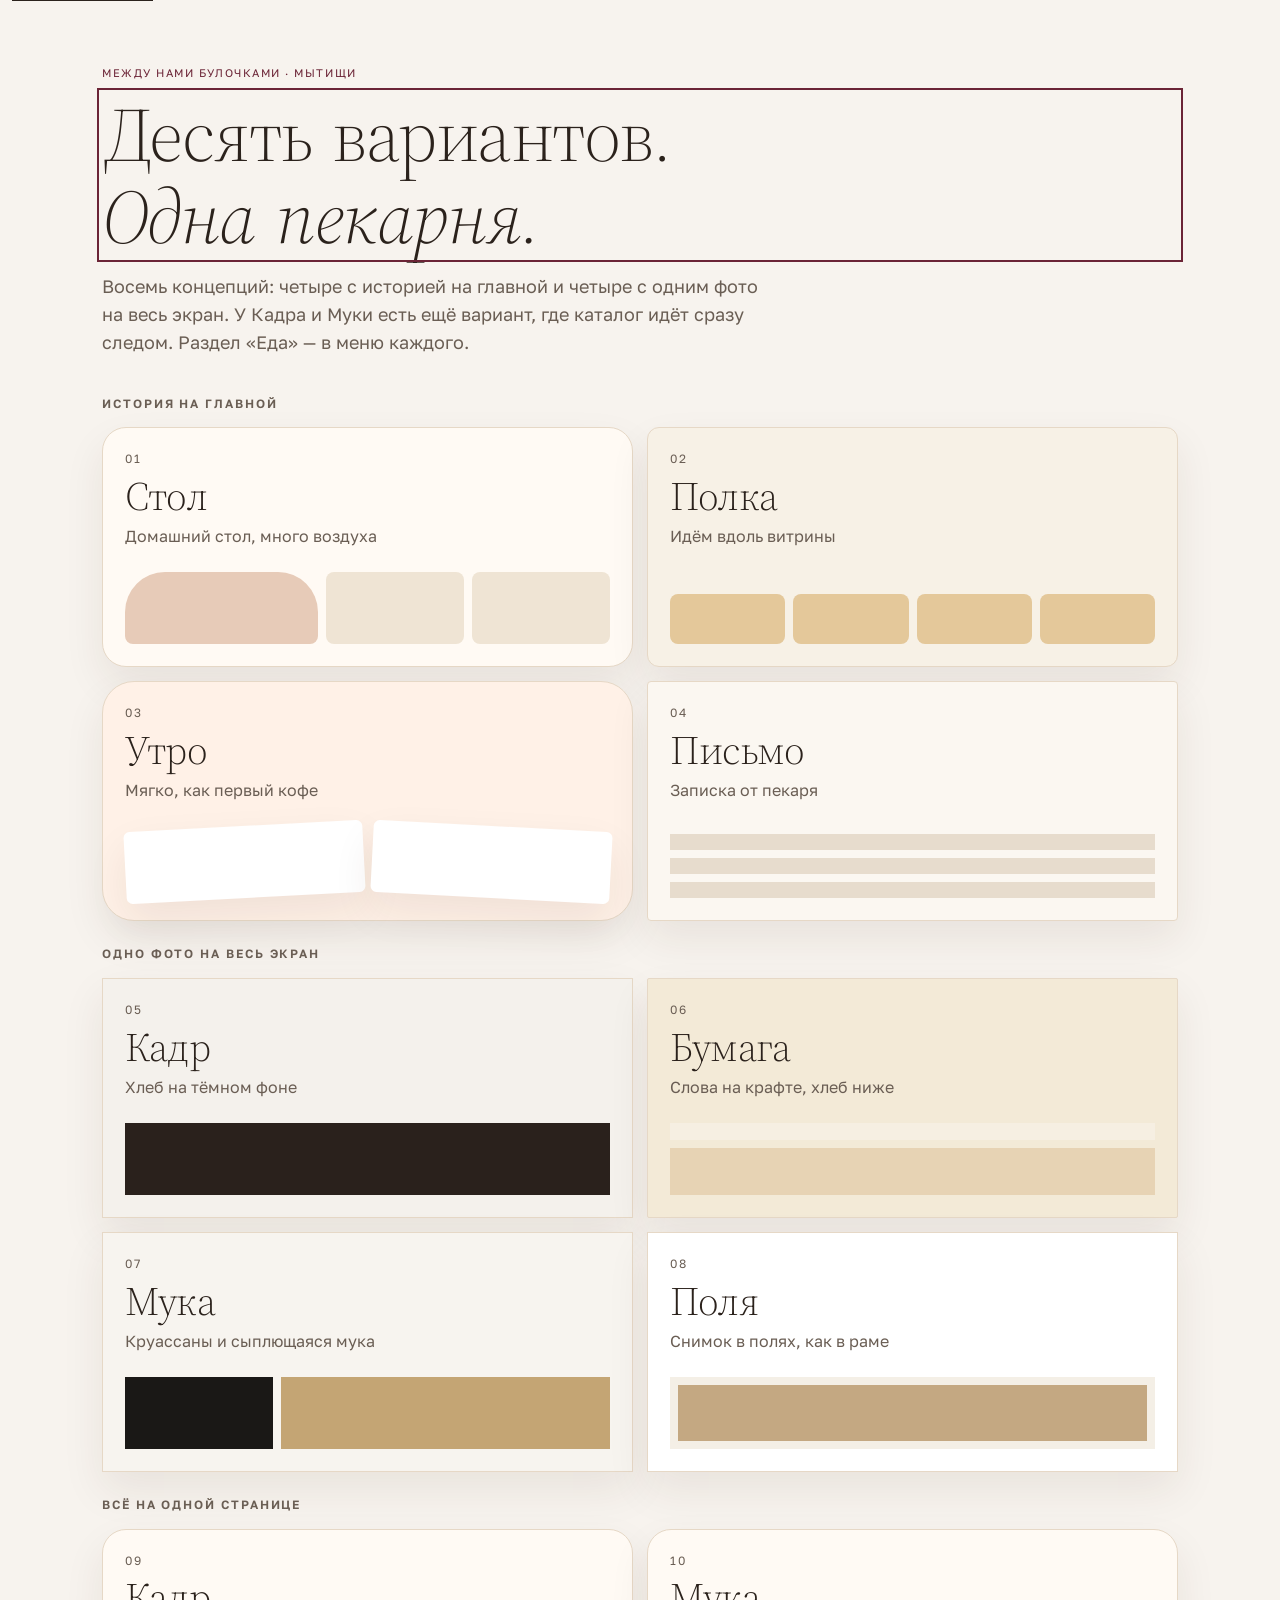
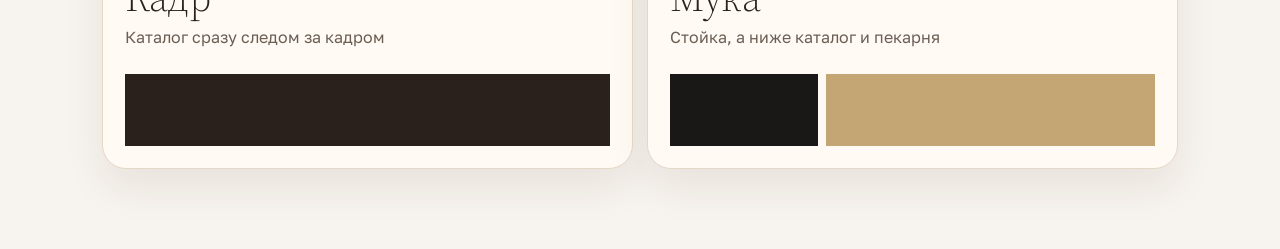
==== commit 66721c1f: "Apply the latest notes: burgundy preorder star, cutaway photos, and a warmer story. Co-authored-by: " ====
--- a/index.html
+++ b/index.html
@@ -8,7 +8,7 @@
 <link rel="preconnect" href="https://fonts.googleapis.com">
 <link rel="preconnect" href="https://fonts.gstatic.com" crossorigin>
 <link href="https://fonts.googleapis.com/css2?family=Golos+Text:wght@400;500;600&family=Source+Serif+4:ital,opsz,wght@0,8..60,300;0,8..60,400;1,8..60,400&display=swap" rel="stylesheet">
-<link rel="stylesheet" href="css/site.css?v=15">
+<link rel="stylesheet" href="css/site.css?v=18">
 <link rel="icon" href="data:image/svg+xml,%3Csvg xmlns='http://www.w3.org/2000/svg' viewBox='0 0 64 64'%3E%3Crect fill='%23f3ecdf' width='64' height='64'/%3E%3Cpath d='M8 40c10-16 16-16 24-4 8-12 14-12 24 4' fill='none' stroke='%238f3d34' stroke-width='2'/%3E%3C/svg%3E">
 </head>
 <body>
@@ -150,7 +150,7 @@
       </div>
     </section>
     <section class="life" data-life>
-      <div class="life-head"><h2>Жизнь пекарни</h2><div class="life-controls"><button type="button" class="life-prev" aria-label="Предыдущее фото">←</button><button type="button" class="life-next" aria-label="Следующее фото">→</button><button type="button" class="life-pause" aria-pressed="false">Пауза</button></div></div>
+      <div class="life-head"><h2>Жизнь пекарни</h2><div class="life-controls"><button type="button" class="life-prev" aria-label="Предыдущее фото">←</button><button type="button" class="life-next" aria-label="Следующее фото">→</button><button type="button" class="life-pause" aria-pressed="false" aria-label="Пауза"></button></div></div>
       <figure class="life-frame"><img alt=""><figcaption></figcaption></figure>
       <div class="life-dots" role="tablist" aria-label="Фотографии пекарни"></div>
     </section>
@@ -193,7 +193,7 @@
       </ol>
     </section>
     <section class="life life-wide" data-life>
-      <div class="life-head"><h2>Жизнь пекарни</h2><div class="life-controls"><button type="button" class="life-prev" aria-label="Предыдущее фото">←</button><button type="button" class="life-next" aria-label="Следующее фото">→</button><button type="button" class="life-pause" aria-pressed="false">Пауза</button></div></div>
+      <div class="life-head"><h2>Жизнь пекарни</h2><div class="life-controls"><button type="button" class="life-prev" aria-label="Предыдущее фото">←</button><button type="button" class="life-next" aria-label="Следующее фото">→</button><button type="button" class="life-pause" aria-pressed="false" aria-label="Пауза"></button></div></div>
       <figure class="life-frame"><img alt=""><figcaption></figcaption></figure>
       <div class="life-dots" role="tablist" aria-label="Фотографии пекарни"></div>
     </section>
@@ -238,7 +238,7 @@
       </div>
     </section>
     <section class="life life-polaroid" data-life>
-      <div class="life-head"><h2>Жизнь пекарни</h2><div class="life-controls"><button type="button" class="life-prev" aria-label="Предыдущее фото">←</button><button type="button" class="life-next" aria-label="Следующее фото">→</button><button type="button" class="life-pause" aria-pressed="false">Пауза</button></div></div>
+      <div class="life-head"><h2>Жизнь пекарни</h2><div class="life-controls"><button type="button" class="life-prev" aria-label="Предыдущее фото">←</button><button type="button" class="life-next" aria-label="Следующее фото">→</button><button type="button" class="life-pause" aria-pressed="false" aria-label="Пауза"></button></div></div>
       <figure class="life-frame"><img alt=""><figcaption></figcaption></figure>
       <div class="life-dots" role="tablist" aria-label="Фотографии пекарни"></div>
     </section>
@@ -331,6 +331,7 @@
       </div>
     </div>
     <div class="long-body" id="kadr-next">
+      <a class="preorder-bar" href="#/kadrlong/preorder"><span>Открыт предзаказ новогодних штолленов</span><span>Заказы до 20 декабря</span></a>
       <section class="pick-block">
         <div class="section-head"><h2>Каталог</h2><a href="#/kadrlong/catalog">Все позиции</a></div>
         <div class="picks" data-picks="grech,nas,taiga,croissant,poppy,cube,canele,cheese" data-layout="cards"></div>
@@ -344,13 +345,13 @@
         </div>
       </section>
       <section class="life" data-life>
-        <div class="life-head"><h2>Жизнь пекарни</h2><div class="life-controls"><button type="button" class="life-prev" aria-label="Предыдущее фото">←</button><button type="button" class="life-next" aria-label="Следующее фото">→</button><button type="button" class="life-pause" aria-pressed="false">Пауза</button></div></div>
+        <div class="life-head"><h2>Жизнь пекарни</h2><div class="life-controls"><button type="button" class="life-prev" aria-label="Предыдущее фото">←</button><button type="button" class="life-next" aria-label="Следующее фото">→</button><button type="button" class="life-pause" aria-pressed="false" aria-label="Пауза"></button></div></div>
         <figure class="life-frame"><img alt=""><figcaption></figcaption></figure>
         <div class="life-dots" role="tablist" aria-label="Фотографии пекарни"></div>
       </section>
       <figure class="quote quote-person">
         <img src="assets/real/founder.jpg" alt="Дмитрий Никитин, основатель">
-        <blockquote><p>Хотелось места, куда приходят не по делу, а друг к другу. Хлеб, который делят за одним столом, — это тихое доверие: на всех, кто сел рядом. Так было у наших бабушек. Так есть у нас. Так и останется.</p></blockquote>
+        <blockquote><p class="eyebrow">Слово основателя</p><p>Хотелось места, куда приходят не по делу, а друг к другу. Хлеб, который делят за одним столом, — это тихое доверие: на всех, кто сел рядом. Так было у наших бабушек. Так есть у нас. Так и останется.</p></blockquote>
         <figcaption><span>Дмитрий Никитин</span> основатель</figcaption>
       </figure>
       <p class="hours"><span>Пн–пт 8:00–21:00</span><span>Сб 9:00–21:00</span><span>Вс 8:00–21:00</span></p>
@@ -369,18 +370,19 @@
       </div>
     </div>
     <div class="long-body" id="muka-next">
+      <a class="preorder-bar" href="#/mukalong/preorder"><span>Открыт предзаказ новогодних штолленов</span><span>Заказы до 20 декабря</span></a>
       <section class="pick-block">
         <div class="section-head"><h2>С полки</h2><a href="#/mukalong/catalog">Весь каталог</a></div>
         <div class="picks" data-picks="croissant,cube,poppy,canele,tart,cheese,grech,taiga" data-layout="cards"></div>
       </section>
       <section class="life" data-life>
-        <div class="life-head"><h2>Жизнь пекарни</h2><div class="life-controls"><button type="button" class="life-prev" aria-label="Предыдущее фото">←</button><button type="button" class="life-next" aria-label="Следующее фото">→</button><button type="button" class="life-pause" aria-pressed="false">Пауза</button></div></div>
+        <div class="life-head"><h2>Жизнь пекарни</h2><div class="life-controls"><button type="button" class="life-prev" aria-label="Предыдущее фото">←</button><button type="button" class="life-next" aria-label="Следующее фото">→</button><button type="button" class="life-pause" aria-pressed="false" aria-label="Пауза"></button></div></div>
         <figure class="life-frame"><img alt=""><figcaption></figcaption></figure>
         <div class="life-dots" role="tablist" aria-label="Фотографии пекарни"></div>
       </section>
       <figure class="quote quote-person">
         <img src="assets/real/founder.jpg" alt="Дмитрий Никитин, основатель">
-        <blockquote><p>Хотелось места, куда приходят не по делу, а друг к другу. Хлеб, который делят за одним столом, — это тихое доверие: на всех, кто сел рядом. Так было у наших бабушек. Так есть у нас. Так и останется.</p></blockquote>
+        <blockquote><p class="eyebrow">Слово основателя</p><p>Хотелось места, куда приходят не по делу, а друг к другу. Хлеб, который делят за одним столом, — это тихое доверие: на всех, кто сел рядом. Так было у наших бабушек. Так есть у нас. Так и останется.</p></blockquote>
         <figcaption><span>Дмитрий Никитин</span> основатель</figcaption>
       </figure>
     </div>
@@ -423,6 +425,16 @@
       <h1>О пекарне</h1>
       <p>Первая и домашняя ремесленная пекарня Мытищ. С 2020 года печём хлеб на закваске, слоёное и то, что хочется поставить на середину стола.</p>
     </header>
+    <section class="story">
+      <figure><img src="assets/real/founder.jpg" alt="Дмитрий Никитин, основатель пекарни"></figure>
+      <div>
+        <p class="eyebrow">Наша история</p>
+        <h2>Сначала был <em>просто хлеб.</em></h2>
+        <p>Каждую булку мы держим столько, сколько ей нужно. Закваска работает ночь, масло остаётся сливочным, руки не торопят тесто. Хочется, чтобы к этому вкусу возвращались — не по делу, а потому что за столом спокойно.</p>
+        <p>Мы печём для своих: для тех, кто садится рядом и делит хлеб. Так теплее, и так честнее.</p>
+        <p class="story-line">Между нами — больше, чем хлеб.</p>
+      </div>
+    </section>
     <div class="about-grid">
       <figure><img src="assets/real/slice.jpg" alt="Тёмный хлеб в разрезе, с семенами и сухофруктами"></figure>
       <div>
@@ -487,7 +499,8 @@
     <p class="hours"><span>Пн–пт 8:00–21:00</span><span>Сб 9:00–21:00</span><span>Вс 8:00–21:00</span></p>
     <figure class="quote quote-person" id="quote">
       <img src="assets/real/founder.jpg" alt="Дмитрий Никитин, основатель">
-      <blockquote>
+        <blockquote>
+        <p class="eyebrow">Слово основателя</p>
         <p>Хотелось места, куда приходят не по делу, а друг к другу. Хлеб, который делят за одним столом, — это тихое доверие: на всех, кто сел рядом. Так было у наших бабушек. Так есть у нас. Так и останется.</p>
       </blockquote>
       <figcaption><span>Дмитрий Никитин</span> основатель</figcaption>
@@ -552,6 +565,14 @@
   <a href="#/mukalong" data-switch="mukalong">Мука · страница</a>
 </nav>
 
+<dialog class="cut" id="cut">
+  <button type="button" class="cut-x" id="cutClose">Закрыть</button>
+  <figure>
+    <img alt="">
+    <figcaption></figcaption>
+  </figure>
+</dialog>
+
 <div class="scrim" id="scrim" hidden></div>
 <aside class="cart" id="cart" role="dialog" aria-modal="true" aria-labelledby="cartTitle" hidden>
   <div class="cart-head">
--- a/css/site.css
+++ b/css/site.css
@@ -1,11 +1,11 @@
 :root {
-  --bg: #f3ecdf;
-  --bg-2: #fffaf4;
+  --bg: #f7f3ee;
+  --bg-2: #fbf8f4;
   --ink: #2b221c;
-  --muted: #5c5148;
-  --line: #e3d5c4;
-  --accent: #8f3d34;
-  --accent-ink: #fffaf4;
+  --muted: #6a5e54;
+  --line: #e7ddd2;
+  --accent: #6b2436;
+  --accent-ink: #fbf7f2;
   --plaque: rgba(255, 250, 244, .9);
   --serif: "Source Serif 4", "Iowan Old Style", Palatino, "Palatino Linotype", serif;
   --sans: "Golos Text", "Segoe UI", sans-serif;
@@ -203,14 +203,22 @@
 .preorder-bar {
   display: flex; justify-content: space-between; gap: 12px; align-items: center;
   margin: 36px 0 8px; padding: 14px 18px; text-decoration: none;
-  border-top: 1px solid var(--line); border-bottom: 1px solid var(--line);
+  background: #6b2436; color: #f8f1ea;
   font-size: 14px; letter-spacing: .04em;
 }
-.preorder-bar span:first-child { font-family: var(--serif); font-size: 22px; letter-spacing: -0.02em; }
-.stats { display: grid; grid-template-columns: repeat(3, 1fr); gap: 18px; padding: 28px 0; }
-.stats strong { display: block; font-family: var(--serif); font-size: clamp(36px, 5vw, 64px); font-weight: 500; letter-spacing: -0.04em; }
+.preorder-bar::before {
+  content: "✦";
+  margin-right: 10px;
+  color: #fff6d8;
+  text-shadow: 0 0 6px #fff, 0 0 14px #f3d98a;
+  animation: twinkle 1.7s ease-in-out infinite;
+}
+.preorder-bar span:first-child { font-family: var(--serif); font-weight: 400; font-size: 22px; letter-spacing: -0.02em; color: #f8f1ea; }
+.stats { display: grid; grid-template-columns: repeat(3, 1fr); gap: 28px; padding: 28px 0; border-top: 1px solid var(--line); }
+.stats strong { display: block; font-family: var(--serif); font-size: clamp(48px, 6vw, 84px); font-weight: 300; letter-spacing: -0.04em; }
 .stats span { color: var(--muted); font-size: 14px; }
 .craft { padding: 10px 0 20px; }
+.craft h3, .craft-grid h3 { color: #6b2436; letter-spacing: .12em; text-transform: uppercase; font-family: var(--sans); font-size: 13px; font-weight: 500; }
 .clock-track { height: 3px; background: var(--line); margin: 16px 0 8px; }
 .clock-track span { display: block; height: 100%; width: 100%; background: var(--accent); transform: scaleX(0); transform-origin: left; }
 .is-in .clock-track span { transform: scaleX(1); transition: transform 1.5s cubic-bezier(.2,.7,.2,1); }
@@ -360,7 +368,39 @@
 .quote p { font-family: var(--serif); font-weight: 300; font-size: clamp(26px, 3vw, 36px); line-height: 1.25; }
 .food-layout { display: grid; grid-template-columns: minmax(0, 1.1fr) minmax(260px, .9fr); gap: 36px; align-items: start; }
 .food-line { display: grid; grid-template-columns: 1fr auto auto; gap: 16px; padding: 11px 0; border-bottom: 1px solid var(--line); font-weight: 400; }
+.food-line span:first-child { text-transform: uppercase; letter-spacing: .06em; font-size: 14px; font-weight: 400; }
 .food-line .fine { white-space: nowrap; }
+.life-pause {
+  width: 44px; min-height: 44px; border-radius: 50%;
+  border: 1px solid var(--ink); background: transparent;
+  font-size: 0; position: relative;
+}
+.life-pause::before {
+  content: ""; position: absolute; left: 16px; top: 14px;
+  width: 3px; height: 14px; background: var(--ink); box-shadow: 8px 0 0 var(--ink);
+}
+.life-pause[aria-pressed="true"]::before {
+  left: 18px; top: 15px; width: 0; height: 0; background: transparent; box-shadow: none;
+  border-left: 10px solid var(--ink); border-top: 7px solid transparent; border-bottom: 7px solid transparent;
+}
+.story { display: grid; grid-template-columns: minmax(220px, 42%) 1fr; min-height: 420px; margin: 12px 0 28px; background: #f3efe8; }
+.story figure { margin: 0; }
+.story img { width: 100%; height: 100%; object-fit: cover; object-position: center 20%; }
+.story div { padding: 36px 32px; }
+.story h2 em { font-family: var(--serif); font-style: italic; font-weight: 400; color: #6b2436; }
+.story-line { font-family: var(--serif); font-style: italic; font-size: 26px; margin-top: 18px; }
+.cut { position: fixed; inset: 0; margin: auto; height: fit-content; z-index: 80; border: 0; padding: 0; background: transparent; max-width: min(720px, calc(100vw - 48px)); }
+.cut::backdrop { background: rgba(28, 18, 16, .72); }
+.cut figure { margin: 0; background: #fbf7f2; padding: 18px; }
+.cut img { width: 100%; max-height: 70vh; object-fit: cover; animation: arrive 1.1s ease; }
+.cut figcaption { font-family: var(--serif); font-size: 22px; margin-top: 10px; }
+.cut-x { position: absolute; right: 8px; top: 8px; background: transparent; border: 0; cursor: pointer; letter-spacing: .08em; text-transform: uppercase; font-size: 12px; }
+.cut-open { position: absolute; right: 8px; bottom: 8px; z-index: 1; background: #fbf7f2; color: var(--ink); border: 0; cursor: pointer; font-size: 12px; letter-spacing: .04em; padding: 8px 10px; }
+@keyframes twinkle {
+  0%, 100% { transform: scale(1) rotate(0deg); opacity: .7; filter: brightness(1); }
+  50% { transform: scale(1.45) rotate(18deg); opacity: 1; filter: brightness(1.8); }
+}
+@keyframes arrive { from { filter: brightness(0); transform: scale(.94); } to { filter: brightness(1); transform: scale(1); } }
 .food-stage { position: sticky; top: 92px; margin: 0; }
 .food-stage img { width: 100%; height: 420px; object-fit: cover; background: #f3efe8; }
 .food-stage figcaption { margin-top: 10px; font-family: var(--serif); font-weight: 300; font-size: 22px; }
@@ -516,7 +556,7 @@
   padding: 120px 48px 120px;
 }
 .cover .eyebrow { color: inherit; opacity: .8; }
-.cover h1 { word-spacing: normal; margin-bottom: 18px; }
+.cover h1, .long-hero h1 { word-spacing: normal; margin-bottom: 18px; font-family: var(--sans); font-weight: 300; letter-spacing: -0.03em; }
 .cover-link, .cover-quiet { color: inherit; }
 .cover-link {
   text-decoration: underline; text-underline-offset: 7px;
@@ -553,13 +593,15 @@
   .cover-copy { padding: 108px 22px 120px; }
   .cover-top { padding-top: 18vh; }
   .cover-caption { flex-direction: column; align-items: flex-start; }
+  .story { grid-template-columns: 1fr; }
+  .story img { height: 280px; }
   .home-polya { padding: 84px 16px 110px; }
   body.is-cover.is-home .plaque nav.is-open { background: var(--bg-2); color: var(--ink); }
 }
 
 @media (prefers-reduced-motion: reduce) {
   html { scroll-behavior: auto; }
-  .seal-ring { animation: none; }
+  .seal-ring, .preorder-bar::before, .cut img { animation: none; }
   [data-animate] .rise { opacity: 1; transform: none; animation: none; }
   .is-in .clock-track span { transform: none; transition: none; }
   .btn:hover { transform: none; }
